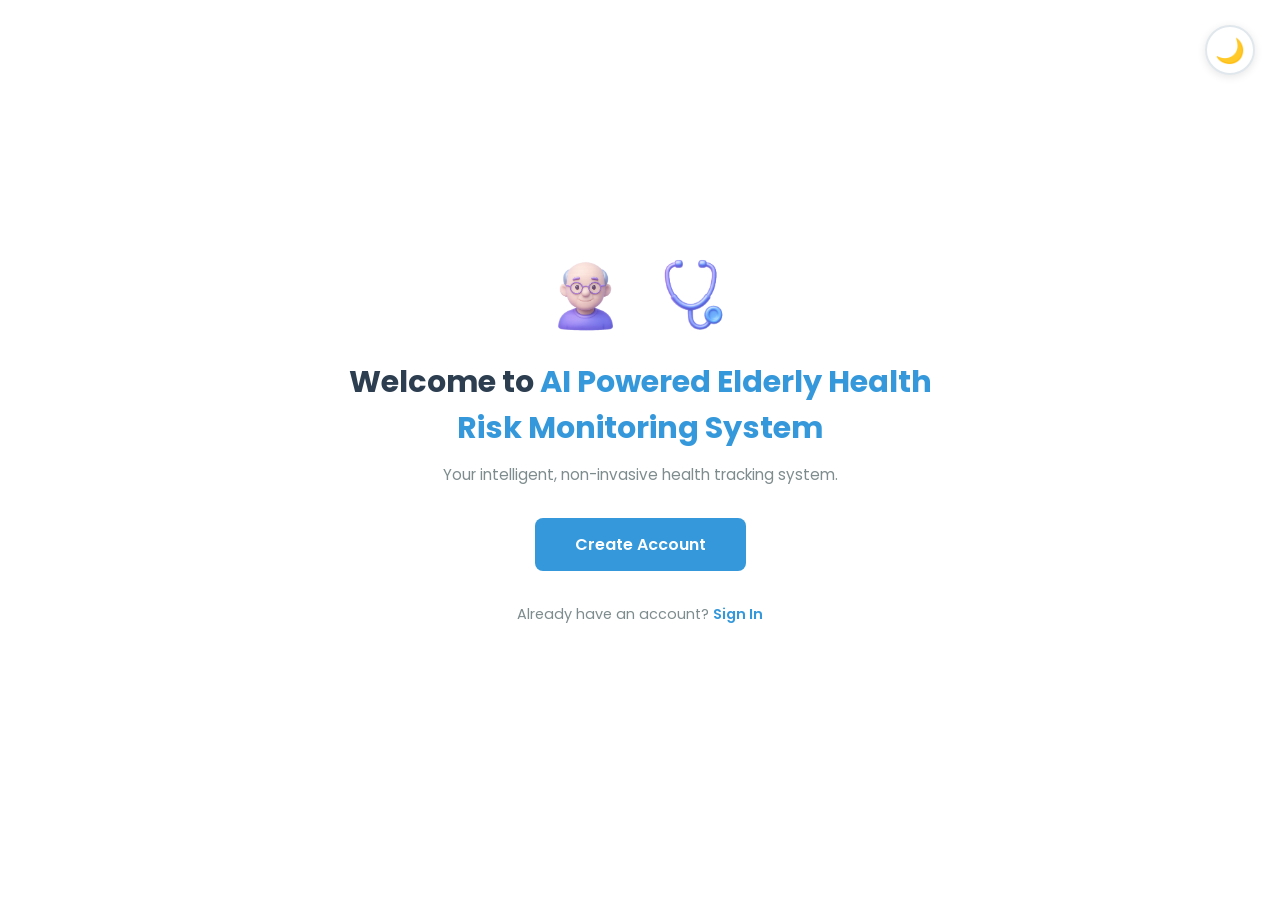
==== index.html @ 73e4592b "Restore frontend files" ====
<!DOCTYPE html>
<html lang="en">
<head>
  <meta charset="UTF-8" />
  <meta name="viewport" content="width=device-width, initial-scale=1.0" />
  <title>AI Health Monitor | Get Started</title>

  <link rel="stylesheet" href="styles.css" />
  <link href="https://fonts.googleapis.com/css2?family=Poppins:wght@400;600;700&display=swap" rel="stylesheet" />
  <style>
    /* Dark Mode Toggle Button */
    .dark-mode-toggle {
      position: absolute;
      top: 25px;
      right: 25px;
      background: #ffffff;
      color: #2c3e50;
      border: 2px solid #e1e8ed;
      font-size: 24px;
      padding: 12px 16px;
      border-radius: 50%;
      cursor: pointer;
      transition: all 0.3s ease;
      display: flex;
      align-items: center;
      justify-content: center;
      width: 50px;
      height: 50px;
      box-shadow: 0 2px 8px rgba(0, 0, 0, 0.1);
    }

    .dark-mode-toggle:hover {
      transform: scale(1.1);
      box-shadow: 0 4px 12px rgba(0, 0, 0, 0.2);
    }

    body.dark-mode .dark-mode-toggle {
      background: #2c2c2c;
      border-color: #3a3a3a;
      color: #ffd700;
    }

    /* Make images visible in dark mode */
    body.dark-mode .hero-img {
      filter: brightness(0.9) contrast(1.1);
      background: #f5f7fa;
      padding: 10px;
      border-radius: 50%;
    }
  </style>
</head>
<body>
  <!-- Dark Mode Toggle Button -->
  <button class="dark-mode-toggle" id="darkModeToggle" title="Toggle Dark Mode">
    <span id="modeIcon">🌙</span>
  </button>

  <div class="container">
    <div class="hero">
      <div class="image-area">
        <img src="elder1.png" alt="Elder Icon" class="hero-img">
        <img src="medical.png" alt="Medical Icon" class="hero-img">
      </div>

      <h1>Welcome to <span class="highlight">AI Powered Elderly Health Risk Monitoring System</span></h1>
      <p>Your intelligent, non-invasive health tracking system.</p>

      <div class="button-group">
        <button class="get-started-btn" onclick="window.location.href='signup.html'">
          Create Account
        </button>
        <p class="signup-link">
          Already have an account?
          <a href="signin.html">Sign In</a>
        </p>
      </div>
    </div>
  </div>

  <script>
    // Dark Mode Toggle Functionality
    const darkModeToggle = document.getElementById('darkModeToggle');
    const modeIcon = document.getElementById('modeIcon');
    const body = document.body;

    // Check for saved theme preference or default to 'light'
    const currentTheme = localStorage.getItem('theme') || 'light';

    // Apply the saved theme on page load
    if (currentTheme === 'dark') {
      body.classList.add('dark-mode');
      modeIcon.textContent = '☀️';
    } else {
      body.classList.remove('dark-mode');
      modeIcon.textContent = '🌙';
    }

    // Toggle dark mode on button click
    darkModeToggle.addEventListener('click', () => {
      body.classList.toggle('dark-mode');
      
      // Update icon and save preference
      if (body.classList.contains('dark-mode')) {
        modeIcon.textContent = '☀️';
        localStorage.setItem('theme', 'dark');
      } else {
        modeIcon.textContent = '🌙';
        localStorage.setItem('theme', 'light');
      }
    });
  </script>
  <script src="script.js" defer></script>
</body>
</html>
---- styles.css ----
/* === Global Styles === */
* {
  margin: 0;
  padding: 0;
  box-sizing: border-box;
  font-family: 'Poppins', sans-serif;
}

body {
  min-height: 100vh;
  background: #f5f7fa;
  color: #2c3e50;
  margin: 0;
  padding: 0;
}

/* === Container & Hero === */
.container {
  text-align: center;
  color: #2c3e50;
  min-height: 100vh;
  width: 100%;
  background: #ffffff;
  padding: 80px 40px;
  display: flex;
  align-items: center;
  justify-content: center;
  animation: fadeIn 1s ease;
}

.container .hero {
  max-width: 600px;
  width: 100%;
}

.image-area {
  display: flex;
  justify-content: center;
  gap: 20px;
  margin-bottom: 25px;
}

.nav-icon {
  width: 20px;
  height: 20px;
  object-fit: contain;
  margin-right: 6px;
  vertical-align: middle;
}

.hero-img {
  width: 90px;
  height: auto;
  animation: float 3s ease-in-out infinite;
  mix-blend-mode: multiply;
  background: transparent;
}

/* === Text === */
h1 {
  font-size: 1.9rem;
  font-weight: 700;
  margin-bottom: 12px;
  color: #2c3e50;
}

.highlight {
  color: #3498db;
}

p {
  font-size: 0.95rem;
  color: #7f8c8d;
  margin-bottom: 30px;
  line-height: 1.6;
}

/* === Button === */
.get-started-btn {
  padding: 14px 40px;
  font-size: 1rem;
  color: white;
  border: none;
  border-radius: 8px;
  background: #3498db;
  cursor: pointer;
  transition: all 0.3s ease;
  font-weight: 600;
}

.get-started-btn:hover {
  background: #2980b9;
  transform: translateY(-2px);
  box-shadow: 0 4px 12px rgba(52, 152, 219, 0.3);
}

.get-started-btn:disabled {
  opacity: 0.6;
  cursor: not-allowed;
}

/* === Animations === */
@keyframes fadeIn {
  from { opacity: 0; transform: translateY(20px); }
  to { opacity: 1; transform: translateY(0); }
}

@keyframes float {
  0%, 100% { transform: translateY(0); }
  50% { transform: translateY(-8px); }
}

/* === Sign In/Up Page Styles === */
.signin-container {
  min-height: 100vh;
  width: 100%;
  padding: 80px 40px;
  background: #ffffff;
  display: flex;
  align-items: center;
  justify-content: center;
}

.signin-container .hero {
  max-width: 500px;
  width: 100%;
}

.signin-title {
  font-size: 1.9rem;
  font-weight: 700;
  margin-top: 10px;
  margin-bottom: 8px;
  color: #2c3e50;
}

.signin-subtitle {
  font-size: 0.95rem;
  color: #7f8c8d;
  margin-bottom: 35px;
}

.signin-form {
  display: flex;
  flex-direction: column;
  align-items: center;
  gap: 16px;
  width: 100%;
}

.input-group {
  width: 100%;
}

.input-group input {
  width: 100%;
  padding: 14px 16px;
  border: 2px solid #e1e8ed;
  border-radius: 8px;
  outline: none;
  background: #ffffff;
  color: #2c3e50;
  font-size: 0.95rem;
  transition: all 0.3s ease;
}

.input-group input::placeholder {
  color: #95a5a6;
}

.input-group input:focus {
  border-color: #3498db;
  box-shadow: 0 0 0 3px rgba(52, 152, 219, 0.1);
}

.input-group input[type="number"]::-webkit-inner-spin-button {
  -webkit-appearance: none;
  margin: 0;
}

.remember-me {
  width: 100%;
  text-align: left;
  margin: 5px 0;
}

.remember-me label {
  color: #7f8c8d;
  font-size: 0.9rem;
  cursor: pointer;
  display: flex;
  align-items: center;
  gap: 8px;
}

.remember-me input[type="checkbox"] {
  cursor: pointer;
}

.signup-link {
  margin-top: 20px;
  font-size: 0.9rem;
  color: #7f8c8d;
}

.signup-link a {
  color: #3498db;
  font-weight: 600;
  text-decoration: none;
  transition: 0.2s;
}

.signup-link a:hover {
  color: #2980b9;
  text-decoration: underline;
}

.button-group {
  display: flex;
  flex-direction: column;
  align-items: center;
  gap: 12px;
  width: 100%;
}

/* === Back Button === */
.back-btn {
  position: absolute;
  top: 25px;
  left: 25px;
  background: #ffffff;
  color: #2c3e50;
  border: 2px solid #e1e8ed;
  font-size: 15px;
  font-weight: 600;
  padding: 10px 20px;
  border-radius: 8px;
  cursor: pointer;
  transition: all 0.3s ease;
}

.back-btn:hover {
  background: #f8f9fa;
  border-color: #3498db;
  color: #3498db;
}

/* === DASHBOARD LAYOUT === */
.dashboard-container {
  display: flex;
  min-height: 100vh;
  width: 100%;
  background: #f5f7fa;
  color: #2c3e50;
  font-family: 'Poppins', sans-serif;
}

/* Sidebar */
.sidebar {
  width: 260px;
  background: #ffffff;
  border-right: 1px solid #e1e8ed;
  padding: 30px 20px;
  display: flex;
  flex-direction: column;
  align-items: flex-start;
  position: sticky;
  top: 0;
  height: 100vh;
}

.logo {
  font-size: 24px;
  font-weight: 700;
  margin-bottom: 50px;
  color: #2c3e50;
}

.logo span {
  color: #3498db;
}

.nav-links {
  display: flex;
  flex-direction: column;
  gap: 8px;
  width: 100%;
}

.nav-links a {
  text-decoration: none;
  color: #7f8c8d;
  font-weight: 500;
  padding: 12px 16px;
  border-radius: 8px;
  transition: all 0.3s ease;
  font-size: 0.95rem;
}

.nav-links a:hover {
  background: #f8f9fa;
  color: #2c3e50;
}

.nav-links a.active {
  background: #e3f2fd;
  color: #3498db;
  font-weight: 600;
}

/* Main Content */
.main-content {
  flex: 1;
  padding: 50px 60px;
  overflow-y: auto;
  width: 100%;
  background: #f5f7fa;
}

.dashboard-header h1 {
  font-size: 28px;
  font-weight: 700;
  margin-bottom: 8px;
  color: #2c3e50;
}

.dashboard-header p {
  color: #7f8c8d;
  margin-bottom: 35px;
  font-size: 0.95rem;
}

/* Health Cards */
.cards {
  display: grid;
  grid-template-columns: repeat(auto-fit, minmax(280px, 1fr));
  gap: 28px;
  margin-bottom: 45px;
}

.card {
  background: #ffffff;
  border: 1px solid #e1e8ed;
  border-radius: 12px;
  padding: 28px;
  text-align: center;
  transition: all 0.3s ease;
}

.card:hover {
  transform: translateY(-4px);
  box-shadow: 0 8px 24px rgba(0, 0, 0, 0.1);
}

.card h3 {
  font-size: 0.9rem;
  color: #7f8c8d;
  margin-bottom: 12px;
  font-weight: 600;
}

.card .value {
  font-size: 32px;
  font-weight: 700;
  color: #2c3e50;
  margin-top: 8px;
}

.card span {
  font-size: 16px;
  color: #3498db;
  font-weight: 500;
}

/* Chart Section */
.chart-section {
  background: #ffffff;
  border: 1px solid #e1e8ed;
  border-radius: 12px;
  padding: 40px;
  margin-bottom: 30px;
}

.chart-section h2 {
  margin-bottom: 24px;
  font-size: 20px;
  font-weight: 700;
  color: #2c3e50;
  display: flex;
  align-items: center;
  gap: 10px;
}

.chart-container {
  background: #ffffff;
  border-radius: 8px;
  padding: 20px;
  margin-top: 10px;
}

/* Settings Section */
.settings-section {
  background: #ffffff;
  border: 1px solid #e1e8ed;
  border-radius: 12px;
  padding: 40px;
  width: 100%;
  max-width: 800px;
}

.settings-section form {
  display: flex;
  flex-direction: column;
  gap: 20px;
}

.settings-section .input-group label {
  display: block;
  margin-bottom: 8px;
  font-weight: 600;
  color: #2c3e50;
  font-size: 0.9rem;
}

.theme-toggle {
  padding: 16px 0;
  border-top: 1px solid #e1e8ed;
  margin-top: 10px;
}

.theme-toggle label {
  display: flex;
  align-items: center;
  gap: 10px;
  cursor: pointer;
  color: #2c3e50;
  font-weight: 500;
}

/* Health Logs Section */
.live-vitals {
  background: #ffffff;
  border: 1px solid #e1e8ed;
  border-radius: 12px;
  padding: 35px;
  margin-bottom: 35px;
}

.live-vitals h2 {
  font-size: 20px;
  font-weight: 700;
  margin-bottom: 20px;
  color: #2c3e50;
}

.vitals-grid {
  display: grid;
  grid-template-columns: repeat(auto-fit, minmax(250px, 1fr));
  gap: 24px;
}

.vital-box {
  background: #f8f9fa;
  border-radius: 8px;
  padding: 20px;
  text-align: center;
}

.vital-box h3 {
  font-size: 0.9rem;
  color: #7f8c8d;
  margin-bottom: 10px;
  font-weight: 600;
}

.vital-box p {
  font-size: 24px;
  font-weight: 700;
  color: #2c3e50;
  margin: 0;
}

.logs-section {
  background: #ffffff;
  border: 1px solid #e1e8ed;
  border-radius: 12px;
  padding: 35px;
  margin-bottom: 35px;
}

.logs-section h2 {
  font-size: 20px;
  font-weight: 700;
  margin-bottom: 20px;
  color: #2c3e50;
  display: inline-block;
}

#refresh-btn {
  float: right;
  padding: 8px 20px;
  background: #3498db;
  color: white;
  border: none;
  border-radius: 6px;
  cursor: pointer;
  font-weight: 600;
  font-size: 0.9rem;
  transition: all 0.3s ease;
}

#refresh-btn:hover {
  background: #2980b9;
}

.logs-table {
  width: 100%;
  border-collapse: collapse;
  margin-top: 20px;
  font-size: 0.9rem;
}

.logs-table th,
.logs-table td {
  padding: 14px 16px;
  text-align: center;
  border-bottom: 1px solid #e1e8ed;
}

.logs-table th {
  background-color: #f8f9fa;
  font-weight: 600;
  color: #2c3e50;
  border-top: 1px solid #e1e8ed;
}

.logs-table td {
  color: #7f8c8d;
}

.logs-table tbody tr:hover {
  background-color: #f8f9fa;
}

/* Device Section */
.device-section {
  display: flex;
  flex-direction: column;
  align-items: center;
  justify-content: center;
  gap: 30px;
  width: 100%;
  padding: 40px 0;
}

.device-card, .device-info {
  background: #ffffff;
  border: 1px solid #e1e8ed;
  border-radius: 12px;
  padding: 50px;
  text-align: center;
  width: 100%;
  max-width: 600px;
  box-shadow: 0 4px 12px rgba(0, 0, 0, 0.05);
  transition: all 0.3s ease;
}

.device-card:hover {
  transform: translateY(-4px);
  box-shadow: 0 8px 24px rgba(0, 0, 0, 0.1);
}

.device-card h2 {
  color: #2c3e50;
  margin-bottom: 15px;
}

.device-icon {
  width: 60px;
  margin-bottom: 15px;
  opacity: 0.9;
}

.device-info {
  max-width: 700px;
}

.device-info.hidden {
  display: none;
}

.device-info ul {
  list-style: none;
  text-align: left;
  padding: 0;
}

.device-info li {
  padding: 12px 0;
  border-bottom: 1px solid #e1e8ed;
  color: #7f8c8d;
}

.device-info li:last-child {
  border-bottom: none;
}

.device-info strong {
  color: #2c3e50;
  font-weight: 600;
}

.loading-spinner {
  border: 4px solid #e1e8ed;
  border-top: 4px solid #3498db;
  border-radius: 50%;
  width: 35px;
  height: 35px;
  animation: spin 1s linear infinite;
  margin: 10px auto;
}

@keyframes spin {
  0% { transform: rotate(0deg); }
  100% { transform: rotate(360deg); }
}

.connected {
  color: #27ae60;
  font-weight: 600;
}

.error-message {
  color: #e74c3c;
  margin-top: 10px;
  font-size: 0.9rem;
}

#device-status {
  margin: 15px 0;
  font-weight: 600;
  color: #7f8c8d;
}

/* Dark Mode */
body.dark-mode {
  background: #1a1a1a;
  color: #e1e8ed;
}

body.dark-mode .container,
body.dark-mode .signin-container,
body.dark-mode .card,
body.dark-mode .sidebar,
body.dark-mode .chart-section,
body.dark-mode .settings-section,
body.dark-mode .live-vitals,
body.dark-mode .logs-section,
body.dark-mode .device-card,
body.dark-mode .device-info {
  background: #2c2c2c;
  border-color: #3a3a3a;
  color: #e1e8ed;
}

body.dark-mode h1,
body.dark-mode h2,
body.dark-mode h3,
body.dark-mode .logo,
body.dark-mode .card .value {
  color: #e1e8ed;
}

body.dark-mode p,
body.dark-mode .card h3,
body.dark-mode .nav-links a {
  color: #95a5a6;
}

body.dark-mode .input-group input {
  background: #1a1a1a;
  border-color: #3a3a3a;
  color: #e1e8ed;
}

body.dark-mode .input-group input:focus {
  border-color: #3498db;
}

body.dark-mode .nav-links a:hover {
  background: #3a3a3a;
  color: #e1e8ed;
}

body.dark-mode .nav-links a.active {
  background: #2c4a6b;
  color: #3498db;
}

body.dark-mode .back-btn {
  background: #2c2c2c;
  border-color: #3a3a3a;
  color: #e1e8ed;
}

body.dark-mode .back-btn:hover {
  background: #3a3a3a;
  border-color: #3498db;
}

body.dark-mode .logs-table th {
  background-color: #1a1a1a;
  color: #e1e8ed;
}

body.dark-mode .logs-table td {
  color: #95a5a6;
}

body.dark-mode .logs-table tbody tr:hover {
  background-color: #3a3a3a;
}

body.dark-mode .vital-box {
  background: #1a1a1a;
}

.hidden {
  display: none !important;
}

/* === Responsive Layouts === */
@media (max-width: 1024px) {
  .dashboard-container {
    flex-direction: column;
    height: auto;
  }

  .sidebar {
    width: 100%;
    height: auto;
    flex-direction: row;
    justify-content: space-around;
    align-items: center;
    padding: 20px;
    border-right: none;
    border-bottom: 1px solid #e1e8ed;
    position: relative;
  }

  .nav-links {
    flex-direction: row;
    gap: 10px;
  }

  .main-content {
    padding: 30px 20px;
  }

  .cards {
    grid-template-columns: repeat(auto-fit, minmax(200px, 1fr));
  }
}

@media (max-width: 768px) {
  .container,
  .signin-container {
    padding: 40px 25px;
  }

  .hero-img {
    width: 75px;
  }

  .get-started-btn {
    padding: 12px 32px;
    font-size: 0.95rem;
  }

  .dashboard-header h1 {
    font-size: 24px;
  }

  .card .value {
    font-size: 28px;
  }

  .chart-section,
  .settings-section,
  .live-vitals,
  .logs-section {
    padding: 24px;
  }

  .logs-table th,
  .logs-table td {
    padding: 10px 12px;
    font-size: 0.85rem;
  }
}

@media (max-width: 480px) {
  .sidebar {
    flex-direction: column;
    align-items: center;
  }

  .nav-links {
    flex-direction: column;
    align-items: center;
    width: 100%;
  }

  .cards {
    grid-template-columns: 1fr;
  }

  .back-btn {
    top: 15px;
    left: 15px;
    padding: 8px 16px;
    font-size: 14px;
  }

  .main-content {
    padding: 20px 15px;
  }
}
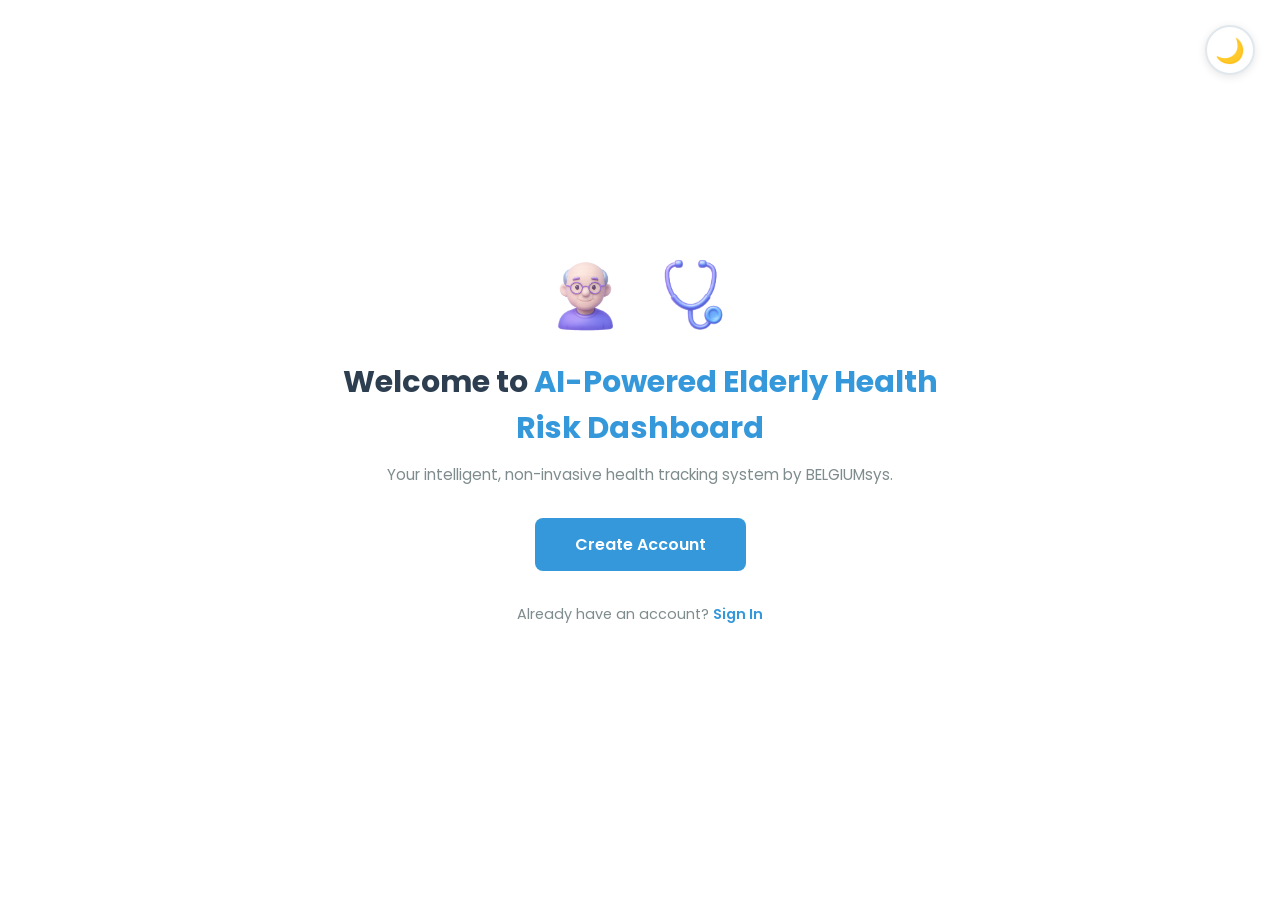
==== commit a672cc93: "a" ====
--- a/index.html
+++ b/index.html
@@ -62,8 +62,8 @@
         <img src="medical.png" alt="Medical Icon" class="hero-img">
       </div>
 
-      <h1>Welcome to <span class="highlight">AI Powered Elderly Health Risk Monitoring System</span></h1>
-      <p>Your intelligent, non-invasive health tracking system.</p>
+      <h1>Welcome to <span class="highlight">AI-Powered Elderly Health Risk Dashboard</span></h1>
+      <p>Your intelligent, non-invasive health tracking system by BELGIUMsys.</p>
 
       <div class="button-group">
         <button class="get-started-btn" onclick="window.location.href='signup.html'">
@@ -109,6 +109,6 @@
       }
     });
   </script>
-  <script src="script.js" defer></script>
+  <!--<script src="script.js" defer></script>-->
 </body>
 </html>
